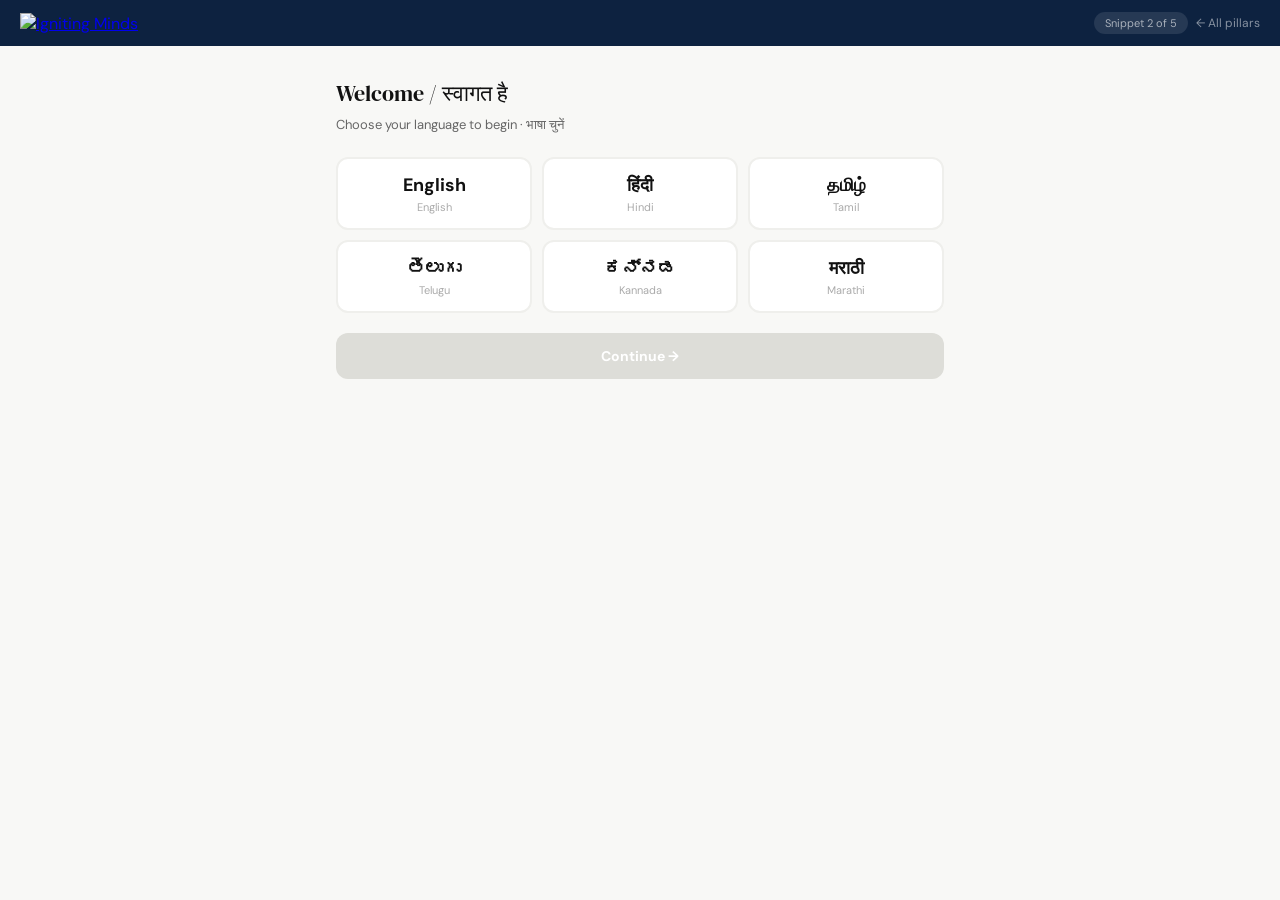
==== learn.html @ 7044b145 "Add files via upload" ====
<!DOCTYPE html>
<html lang="en">
<head>
<meta charset="UTF-8">
<meta name="viewport" content="width=device-width, initial-scale=1.0">
<title>Igniting Minds — Learn</title>
<link href="https://fonts.googleapis.com/css2?family=DM+Sans:wght@400;500;600;700&family=DM+Serif+Display:ital@0;1&display=swap" rel="stylesheet">
<style>
:root{--navy:#0D2240;--teal:#1D9E75;--teal-l:#E1F5EE;--teal-d:#085041;--amber:#EF9F27;--amber-l:#FAEEDA;--amber-d:#633806;--coral:#D85A30;--coral-l:#FAECE7;--coral-d:#712B13;--purple:#534AB7;--purple-l:#EEEDFE;--purple-d:#3C3489;--blue-l:#E6F1FB;--blue-d:#0C447C;--g0:#F8F8F6;--g1:#EFEFEC;--g2:#DDDDD8;--g3:#AAAAAA;--g5:#666;--g9:#111;}
*{box-sizing:border-box;margin:0;padding:0;}
body{font-family:'DM Sans',sans-serif;background:var(--g0);color:var(--g9);min-height:100vh;}
/* Header */
header{background:var(--navy);padding:12px 20px;display:flex;align-items:center;gap:12px;position:sticky;top:0;z-index:200;}
.logo-img{height:38px;width:auto;}
.hdr-right{margin-left:auto;display:flex;align-items:center;gap:8px;}
.snip-badge{background:rgba(255,255,255,0.1);color:rgba(255,255,255,0.6);border-radius:20px;padding:4px 11px;font-size:11px;}
.home-link{color:rgba(255,255,255,0.5);font-size:12px;text-decoration:none;}
.home-link:hover{color:white;}
/* Wrap */
.wrap{max-width:640px;margin:0 auto;padding:24px 16px 80px;}
/* Screens */
.screen{display:none;}
.screen.active{display:block;animation:fadeUp .22s ease;}
@keyframes fadeUp{from{opacity:0;transform:translateY(8px);}to{opacity:1;transform:translateY(0);}}
/* Typography */
.sec-label{font-size:11px;font-weight:600;color:var(--g3);text-transform:uppercase;letter-spacing:.05em;margin:4px 0 10px;}
.page-title{font-family:'DM Serif Display',serif;font-size:22px;font-weight:400;color:var(--g9);margin-bottom:6px;}
.page-sub{font-size:13px;color:var(--g5);line-height:1.65;margin-bottom:22px;}
/* Cards */
.card{background:white;border:1px solid var(--g1);border-radius:14px;padding:16px 18px;margin-bottom:12px;}
/* Language */
.lang-grid{display:grid;grid-template-columns:repeat(3,1fr);gap:10px;margin-bottom:20px;}
.lang-card{background:white;border:2px solid var(--g1);border-radius:12px;padding:14px 10px;cursor:pointer;text-align:center;transition:all .2s;}
.lang-card:hover{border-color:var(--teal);transform:translateY(-2px);}
.lang-card.selected{border-color:var(--teal);background:var(--teal-l);}
.lang-native{font-size:18px;font-weight:700;margin-bottom:3px;}
.lang-english{font-size:11px;color:var(--g3);}
.lang-card.selected .lang-english{color:var(--teal-d);}
/* Grade */
.grade-grid{display:grid;grid-template-columns:1fr 1fr;gap:12px;margin-bottom:24px;}
.grade-card{background:white;border-radius:14px;padding:18px 16px;cursor:pointer;transition:transform .15s,box-shadow .15s;border:2px solid transparent;}
.grade-card:hover{transform:translateY(-2px);box-shadow:0 8px 24px rgba(0,0,0,.07);}
.grade-card.g6{border-color:var(--purple);}  .grade-card.g8{border-color:#2E86AB;}
.grade-card.g10{border-color:var(--amber);}  .grade-card.col{border-color:var(--teal);}
.grade-icon{font-size:26px;margin-bottom:10px;}
.grade-name{font-size:14px;font-weight:700;margin-bottom:3px;}
.grade-sub{font-size:12px;color:var(--g3);line-height:1.4;}
.diff-grid{display:grid;grid-template-columns:1fr 1fr;gap:8px;}
.diff-box{border-radius:10px;padding:10px 12px;}
/* Band */
.band-card{background:white;border:1px solid var(--g1);border-radius:14px;padding:15px 18px;cursor:pointer;margin-bottom:10px;display:flex;justify-content:space-between;align-items:center;transition:transform .15s,box-shadow .15s;}
.band-card:hover{transform:translateY(-1px);box-shadow:0 6px 18px rgba(0,0,0,.06);}
.band-card.developing{border-left:4px solid var(--coral);}
.band-card.emerging{border-left:4px solid var(--amber);}
.band-card.proficient{border-left:4px solid var(--teal);}
/* Pills & Badges */
.pill{display:inline-flex;align-items:center;gap:5px;padding:4px 11px;border-radius:20px;font-size:12px;font-weight:600;}
.pill.g6{background:var(--purple-l);color:var(--purple-d);}
.pill.g8{background:#E6F1FB;color:#0C447C;}
.pill.g10{background:var(--amber-l);color:var(--amber-d);}
.pill.col{background:var(--teal-l);color:var(--teal-d);}
.badge{display:inline-block;padding:3px 10px;border-radius:20px;font-size:11px;font-weight:700;}
.badge.developing{background:var(--coral-l);color:var(--coral-d);}
.badge.emerging{background:var(--amber-l);color:var(--amber-d);}
.badge.proficient{background:var(--teal-l);color:var(--teal-d);}
/* Progress */
.prog-wrap{height:5px;background:var(--g1);border-radius:5px;margin-bottom:16px;}
.prog-fill{height:5px;border-radius:5px;background:var(--teal);transition:width .4s ease;}
/* Tabs */
.tabs{display:flex;gap:6px;margin-bottom:16px;}
.tab-btn{flex:1;padding:9px 4px;border-radius:10px;font-size:12px;font-weight:500;cursor:pointer;transition:all .2s;border:1px solid var(--g1);background:white;color:var(--g3);font-family:'DM Sans',sans-serif;}
.tab-btn.on{border:2px solid var(--teal);background:var(--teal-l);color:var(--teal-d);font-weight:700;}
.tab-content{background:white;border:1px solid var(--g1);border-radius:14px;padding:16px 18px;margin-bottom:14px;}
/* Learn */
.card-h{font-size:14px;font-weight:600;margin-bottom:5px;}
.card-b{font-size:13px;color:var(--g5);line-height:1.7;}
.colorbox{border-radius:10px;padding:11px 14px;margin-bottom:8px;}
.colorbox .ch{font-size:13px;font-weight:600;margin-bottom:3px;}
.colorbox .cb{font-size:13px;line-height:1.55;opacity:.88;}
.ladder-arrow{text-align:center;font-size:16px;color:var(--g2);margin:3px 0;}
.grid2{display:grid;grid-template-columns:1fr 1fr;gap:8px;margin-bottom:8px;}
.tip-box{border-radius:10px;padding:10px 14px;margin-top:6px;}
/* Roleplay */
.scene-box{background:var(--g0);border-radius:10px;padding:10px 14px;margin-bottom:12px;font-size:13px;color:var(--g5);line-height:1.6;}
.scene-box strong{color:var(--g9);}
.dialogue{border-left:3px solid var(--teal);padding-left:12px;margin-bottom:10px;}
.d-who{font-size:11px;font-weight:700;color:var(--teal-d);margin-bottom:2px;text-transform:uppercase;letter-spacing:.03em;}
.d-text{font-size:13px;color:var(--g5);line-height:1.55;}
.challenge-box{background:var(--blue-l);border-radius:10px;padding:10px 14px;margin:10px 0 8px;font-size:13px;color:var(--blue-d);line-height:1.6;}
.debrief-box{background:var(--amber-l);border-radius:10px;padding:9px 13px;font-size:13px;color:var(--amber-d);line-height:1.5;}
.rp-label{font-size:12px;font-weight:600;color:var(--g9);margin:14px 0 6px;}
textarea{width:100%;border:1.5px solid var(--g1);border-radius:10px;padding:10px 13px;font-size:13px;font-family:'DM Sans',sans-serif;color:var(--g9);resize:vertical;background:var(--g0);transition:border-color .2s;line-height:1.6;}
textarea:focus{outline:none;border-color:var(--teal);background:white;}
textarea::placeholder{color:var(--g3);}
/* Reflect */
.reflect-q-wrap{margin-bottom:14px;}
.reflect-q-label{font-size:13px;font-weight:500;color:var(--g9);margin-bottom:6px;line-height:1.5;}
/* Confidence */
.conf-section{background:var(--g0);border-radius:12px;padding:14px 16px;margin:16px 0;}
.conf-label{font-size:13px;font-weight:600;color:var(--g9);margin-bottom:12px;text-align:center;}
.conf-emojis{display:flex;gap:8px;justify-content:center;}
.conf-btn{background:white;border:2px solid var(--g1);border-radius:12px;padding:10px 8px;font-size:22px;cursor:pointer;transition:all .2s;display:flex;flex-direction:column;align-items:center;gap:4px;flex:1;font-family:'DM Sans',sans-serif;}
.conf-btn span{font-size:11px;color:var(--g3);font-weight:500;}
.conf-btn.selected{border-color:var(--teal);background:var(--teal-l);}
.conf-btn.selected span{color:var(--teal-d);}
.conf-btn:hover{transform:scale(1.05);}
/* Journey */
.journey-btn{width:100%;background:var(--navy);color:white;border:none;border-radius:12px;padding:14px 0;font-size:14px;font-weight:700;cursor:pointer;font-family:'DM Sans',sans-serif;transition:opacity .2s;display:flex;align-items:center;justify-content:center;gap:8px;margin-top:4px;}
.journey-btn:hover{opacity:.88;}
.journey-btn:disabled{background:var(--g2);cursor:not-allowed;opacity:1;}
.journey-hint{font-size:11px;color:var(--g3);text-align:center;margin-top:6px;}
/* Nav */
.nav-row{display:flex;gap:8px;margin-top:4px;}
.btn-prev,.btn-next{flex:1;padding:10px 0;border-radius:10px;font-size:13px;font-weight:600;cursor:pointer;font-family:'DM Sans',sans-serif;transition:all .2s;}
.btn-prev{background:white;border:1px solid var(--g1);color:var(--g5);}
.btn-prev:disabled{opacity:.35;cursor:not-allowed;}
.btn-next{background:var(--teal);color:white;border:none;}
.btn-next:disabled{background:var(--g2);cursor:not-allowed;}
.btn-back{background:white;border:1px solid var(--g1);border-radius:8px;padding:6px 14px;font-size:12px;cursor:pointer;color:var(--g5);font-family:'DM Sans',sans-serif;}
.btn-back:hover{background:var(--g0);}
/* Loading */
.loading-overlay{position:fixed;inset:0;background:rgba(13,34,64,.93);display:flex;flex-direction:column;align-items:center;justify-content:center;z-index:1000;gap:16px;}
.loading-overlay.hidden{display:none;}
.spinner{width:40px;height:40px;border:3px solid rgba(255,255,255,.2);border-top-color:var(--teal);border-radius:50%;animation:spin .8s linear infinite;}
@keyframes spin{to{transform:rotate(360deg);}}
.loading-text{color:white;font-size:15px;font-weight:500;}
.loading-sub{color:rgba(255,255,255,.5);font-size:13px;}
/* Chat */
.chat-wrap{display:none;flex-direction:column;height:calc(100vh - 62px);}
.chat-wrap.active{display:flex;}
.chat-hdr{padding:14px 16px;border-bottom:1px solid var(--g1);background:white;display:flex;align-items:center;gap:10px;flex-shrink:0;}
.chat-hdr-info .ct{font-size:14px;font-weight:600;}
.chat-hdr-info .cs{font-size:11px;color:var(--g3);}
.chat-msgs{flex:1;overflow-y:auto;padding:16px;display:flex;flex-direction:column;gap:12px;background:var(--g0);}
.msg{max-width:85%;padding:10px 14px;border-radius:14px;font-size:13px;line-height:1.65;}
.msg.assistant{background:white;border:1px solid var(--g1);border-radius:4px 14px 14px 14px;color:var(--g9);align-self:flex-start;}
.msg.user{background:var(--navy);color:white;border-radius:14px 4px 14px 14px;align-self:flex-end;}
.msg.typing{color:var(--g3);font-style:italic;align-self:flex-start;}
.chat-inp-wrap{padding:12px 16px;background:white;border-top:1px solid var(--g1);display:flex;gap:8px;flex-shrink:0;}
.chat-inp{flex:1;border:1.5px solid var(--g1);border-radius:10px;padding:10px 13px;font-size:13px;font-family:'DM Sans',sans-serif;color:var(--g9);background:var(--g0);resize:none;min-height:42px;max-height:120px;transition:border-color .2s;}
.chat-inp:focus{outline:none;border-color:var(--teal);background:white;}
.chat-send{background:var(--teal);color:white;border:none;border-radius:10px;padding:10px 16px;font-size:13px;font-weight:600;cursor:pointer;font-family:'DM Sans',sans-serif;flex-shrink:0;}
.chat-send:disabled{background:var(--g2);cursor:not-allowed;}
/* Safety toast */
.safety-toast{position:fixed;bottom:80px;left:50%;transform:translateX(-50%);background:var(--navy);color:white;padding:10px 18px;border-radius:10px;font-size:13px;z-index:500;opacity:0;transition:opacity .3s;pointer-events:none;max-width:90%;text-align:center;}
.safety-toast.show{opacity:1;}
</style>
</head>
<body>

<div class="loading-overlay hidden" id="loadingOverlay">
  <div class="spinner"></div>
  <div class="loading-text" id="loadingText">Getting ready...</div>
  <div class="loading-sub" id="loadingSub">Just a moment</div>
</div>

<div class="safety-toast" id="safetyToast"></div>

<header>
  <a href="index.html"><img src="assets/logo.jpeg" alt="Igniting Minds" class="logo-img"></a>
  <div class="hdr-right">
    <span class="snip-badge" id="snippetBadge">Snippet 2 of 5</span>
    <a href="index.html" class="home-link">← All pillars</a>
  </div>
</header>

<!-- MAIN APP -->
<div id="mainApp">
<div class="wrap">

  <!-- LANGUAGE SCREEN -->
  <div class="screen active" id="screen-lang">
    <p class="page-title" style="margin-top:8px;">Welcome / स्वागत है</p>
    <p class="page-sub">Choose your language to begin · भाषा चुनें</p>
    <div class="lang-grid" id="langGrid"></div>
    <button class="journey-btn" id="langBtn" disabled onclick="goToGrade()" style="margin-top:4px;">Continue →</button>
  </div>

  <!-- GRADE SCREEN -->
  <div class="screen" id="screen-grade">
    <div style="display:flex;align-items:center;gap:8px;margin-bottom:16px;">
      <button class="btn-back" onclick="showScreen('screen-lang')">← Back</button>
      <span id="langPill" style="display:inline-flex;align-items:center;gap:5px;padding:4px 11px;border-radius:20px;font-size:12px;font-weight:600;background:var(--blue-l);color:var(--blue-d);"></span>
    </div>
    <p class="page-title" id="gradeTitleText">Select your grade group</p>
    <p class="page-sub" id="gradeSubText">This shapes the content, stories and language used throughout.</p>
    <div class="grade-grid" id="gradeGrid"></div>
    <p class="sec-label" id="diffLabel">How content differs</p>
    <div class="diff-grid">
      <div class="diff-box" style="background:var(--purple-l);">
        <p style="font-size:12px;font-weight:700;color:var(--purple-d);margin-bottom:4px;">🏫 Grade 6–7</p>
        <p style="font-size:12px;color:var(--purple);line-height:1.5;" id="diff6Body">Concrete goals · School stories · Short timeframes · Simple language</p>
      </div>
      <div class="diff-box" style="background:var(--teal-l);">
        <p style="font-size:12px;font-weight:700;color:var(--teal-d);margin-bottom:4px;">🎓 College</p>
        <p style="font-size:12px;color:var(--teal);line-height:1.5;" id="diffColBody">Identity & career · Complex trade-offs · Long-term stakes</p>
      </div>
    </div>
  </div>

  <!-- BAND SCREEN -->
  <div class="screen" id="screen-band">
    <div style="display:flex;align-items:center;gap:8px;margin-bottom:16px;">
      <button class="btn-back" onclick="showScreen('screen-grade')">← Back</button>
      <span id="gradePillBand" class="pill g6"></span>
    </div>
    <p class="page-title" id="bandTitleText">What is your SEL score band?</p>
    <p class="page-sub" id="bandSubText">Pick the band that matches your assessment result.</p>
    <div id="bandCards"></div>
  </div>

  <!-- LESSON SCREEN -->
  <div class="screen" id="screen-lesson">
    <div style="display:flex;align-items:center;gap:8px;margin-bottom:10px;flex-wrap:wrap;">
      <button class="btn-back" onclick="showScreen('screen-band')">← Back</button>
      <span id="gradePillLesson" class="pill g6"></span>
      <span id="bandBadgeLesson" class="badge developing"></span>
    </div>
    <p class="page-title" id="lessonTitle"></p>
    <p style="font-size:12px;color:var(--g3);margin-bottom:14px;" id="lessonSub"></p>
    <div class="prog-wrap"><div class="prog-fill" id="progFill" style="width:33%;"></div></div>
    <div class="tabs" id="tabsRow"></div>
    <div class="tab-content" id="tabContent"></div>
    <div class="nav-row">
      <button class="btn-prev" id="btnPrev" onclick="prevTab()">← Previous</button>
      <button class="btn-next" id="btnNext" onclick="nextTab()">Next →</button>
    </div>
  </div>

</div>
</div>

<!-- CHAT SCREEN -->
<div class="chat-wrap" id="screen-chat">
  <div class="chat-hdr">
    <button class="btn-back" onclick="exitChat()">← Back</button>
    <div class="chat-hdr-info">
      <div class="ct" id="chatTitle">Your Learning Coach</div>
      <div class="cs" id="chatSub">Igniting Minds · Powered by AI</div>
    </div>
  </div>
  <div class="chat-msgs" id="chatMsgs"></div>
  <div class="chat-inp-wrap">
    <textarea class="chat-inp" id="chatInp" placeholder="Type your message..." rows="1" onkeydown="handleKey(event)"></textarea>
    <button class="chat-send" id="chatSendBtn" onclick="sendMsg()">Send</button>
  </div>
</div>

<script src="config.js"></script>
<script src="engine.js"></script>
<script src="content/time-management/snippet-2.js"></script>
<script>
// ── App state ──────────────────────────────────────────────────────────────
var currentSnippetData = null;
var gradeColors = { g6:'#534AB7', g8:'#2E86AB', g10:'#EF9F27', col:'#1D9E75' };

// ── Init ───────────────────────────────────────────────────────────────────
(function init() {
  var grid = document.getElementById('langGrid');
  IM_CONFIG.LANGUAGES.forEach(function(l) {
    var d = document.createElement('div');
    d.className = 'lang-card';
    d.setAttribute('data-lang', l.key);
    d.innerHTML = '<div class="lang-native">'+l.native+'</div><div class="lang-english">'+l.english+'</div>';
    d.onclick = function() { selectLang(l.key); };
    grid.appendChild(d);
  });
  var gg = document.getElementById('gradeGrid');
  IM_CONFIG.GRADES.forEach(function(g) {
    var d = document.createElement('div');
    d.className = 'grade-card '+g.key;
    d.innerHTML = '<div class="grade-icon">'+g.icon+'</div><div class="grade-name" style="color:'+gradeColors[g.key]+';">'+g.label+'</div><div class="grade-sub">'+g.sub+'</div>';
    d.onclick = function() { pickGrade(g.key); };
    gg.appendChild(d);
  });
})();

function selectLang(key) {
  IMEngine.setLang(key);
  document.querySelectorAll('.lang-card').forEach(function(c) { c.classList.toggle('selected', c.getAttribute('data-lang')===key); });
  document.getElementById('langBtn').disabled = false;
}

async function goToGrade() {
  showLoading('Preparing your experience...','Just a moment');
  try {
    await IMEngine.prepareUI();
    applyUILabels();
    hideLoading();
    showScreen('screen-grade');
  } catch(e) {
    hideLoading();
    showScreen('screen-grade');
  }
}

function applyUILabels() {
  var L = IMEngine.getState().uiLabelCache[IMEngine.getState().lang] || {};
  var map = {
    gradeTitleText:'gradeTitleText', gradeSubText:'gradeSubText',
    bandTitleText:'bandTitleText', bandSubText:'bandSubText',
    diff6Body:'diff6Body', diffColBody:'diffColBody', diffLabel:'diffLabel'
  };
  Object.keys(map).forEach(function(k) { if (L[k] && document.getElementById(k)) document.getElementById(k).textContent = L[k]; });
  var s = IMEngine.getState();
  var langInfo = IM_CONFIG.LANGUAGES.find(function(l){ return l.key===s.lang; });
  document.getElementById('langPill').textContent = langInfo ? langInfo.native : s.lang.toUpperCase();
}

function pickGrade(g) {
  IMEngine.setGrade(g);
  var info = IM_CONFIG.GRADES.find(function(x){ return x.key===g; });
  var L = IMEngine.getState().uiLabelCache[IMEngine.getState().lang] || {};
  document.getElementById('gradePillBand').className = 'pill '+g;
  document.getElementById('gradePillBand').textContent = info.icon+' '+info.label;
  renderBandCards();
  showScreen('screen-band');
}

function renderBandCards() {
  var s = IMEngine.getState();
  var L = s.uiLabelCache[s.lang] || {};
  var html = '';
  IM_CONFIG.BANDS.forEach(function(b) {
    var label = L['band'+cap(b.key)] || b.label;
    var desc  = L['band'+cap(b.key)+'Desc'] || defaultBandDesc(b.key);
    html += '<div class="band-card '+b.key+'" onclick="pickBand(\''+b.key+'\')">'
      +'<div><span class="badge '+b.key+'" style="margin-bottom:6px;display:inline-block;">'+label+'</span>'
      +'<p style="font-size:13px;color:var(--g5);">'+desc+'</p></div>'
      +'<span style="font-size:20px;color:var(--g2);">›</span></div>';
  });
  document.getElementById('bandCards').innerHTML = html;
}

function defaultBandDesc(k) {
  return { developing:"I'm just starting to understand goal types.", emerging:"I set goals but mix up short and long-term thinking.", proficient:"I set goals regularly and want to think more strategically." }[k]||'';
}

async function pickBand(b) {
  IMEngine.setBand(b);
  IMEngine.setPillar('time-management');
  IMEngine.setSnippet(2);
  IMEngine.resetLesson();
  var s = IMEngine.getState();
  var L = s.uiLabelCache[s.lang] || {};
  var langInfo = IM_CONFIG.LANGUAGES.find(function(l){return l.key===s.lang;});
  showLoading(
    s.lang==='en' ? 'Loading your lesson...' : 'Preparing lesson in '+langInfo.native+'...',
    s.lang==='en' ? 'Just a moment' : 'Translating content for you'
  );
  try {
    var rawData = SNIPPET_2.content[s.grade][b];
    currentSnippetData = await IMEngine.prepareLesson(rawData);
    hideLoading();
    renderLesson();
    showScreen('screen-lesson');
  } catch(e) {
    hideLoading();
    currentSnippetData = SNIPPET_2.content[s.grade][b];
    IMEngine.getState().translatedContent = currentSnippetData;
    renderLesson();
    showScreen('screen-lesson');
  }
}

function renderLesson() {
  var s = IMEngine.getState();
  var L = s.uiLabelCache[s.lang] || {};
  var d = currentSnippetData;
  var info = IM_CONFIG.GRADES.find(function(g){ return g.key===s.grade; });
  var binfo = IM_CONFIG.BANDS.find(function(b){ return b.key===s.band; });
  document.getElementById('gradePillLesson').className = 'pill '+s.grade;
  document.getElementById('gradePillLesson').textContent = info.icon+' '+info.label;
  document.getElementById('bandBadgeLesson').className = 'badge '+s.band;
  document.getElementById('bandBadgeLesson').textContent = L['band'+cap(s.band)] || binfo.label;
  document.getElementById('lessonTitle').textContent = d.title;
  document.getElementById('lessonSub').textContent   = d.subtitle;
  document.getElementById('snippetBadge').textContent = 'Snippet '+SNIPPET_2.index+' of '+SNIPPET_2.totalSnippets;
  renderTabs();
  renderTabContent();
}

function renderTabs() {
  var s = IMEngine.getState();
  var L = s.uiLabelCache[s.lang] || {};
  var tabs = [
    { key:'learn',    icon:'📖', label:L.tabLearn||'Learn',      time:L.time5||'5 min' },
    { key:'roleplay', icon:'🎭', label:L.tabRoleplay||'Role play', time:L.time7||'7 min' },
    { key:'reflect',  icon:'🧠', label:L.tabReflect||'Reflect',   time:L.time3||'3 min' }
  ];
  document.getElementById('tabsRow').innerHTML = tabs.map(function(t) {
    return '<button class="tab-btn'+(s.tab===t.key?' on':'')+'" onclick="setTab(\''+t.key+'\')">'+t.icon+' '+t.label+' <span style="font-size:10px;opacity:.6;">'+t.time+'</span></button>';
  }).join('');
}

function renderTabContent() {
  var s = IMEngine.getState();
  var d = currentSnippetData;
  var L = s.uiLabelCache[s.lang] || {};
  var pct = {learn:33,roleplay:66,reflect:100}[s.tab];
  document.getElementById('progFill').style.width = pct+'%';
  document.querySelectorAll('.tab-btn').forEach(function(b,i){ b.classList.toggle('on',['learn','roleplay','reflect'][i]===s.tab); });
  var html = '';

  if (s.tab === 'learn') {
    var lrn = d.learn;
    html += '<div class="card"><p class="card-h">'+lrn.card.heading+'</p><p class="card-b">'+lrn.card.body+'</p></div>';
    if (lrn.label) html += '<p class="sec-label" style="margin-top:4px;">'+lrn.label+'</p>';
    if (lrn.boxes) lrn.boxes.forEach(function(b) {
      html += '<div class="colorbox" style="background:'+b.bg+';"><p class="ch" style="color:'+b.color+';">'+b.icon+' '+b.heading+'</p><p class="cb" style="color:'+b.color+';">'+b.body+'</p></div>';
    });
    if (lrn.ladder) lrn.ladder.forEach(function(item,i) {
      html += '<div class="colorbox" style="background:'+item.bg+';"><p class="ch" style="color:'+item.color+';">'+item.icon+' '+item.heading+'</p><p class="cb" style="color:'+item.color+';">'+item.body+'</p></div>';
      if (i<lrn.ladder.length-1) html += '<div class="ladder-arrow">↑</div>';
    });
    if (lrn.grid) {
      html += '<div class="grid2">';
      lrn.grid.forEach(function(g) { html += '<div class="colorbox" style="background:'+g.bg+';margin-bottom:0;"><p class="ch" style="color:'+g.color+';">'+g.icon+' '+g.heading+'</p><p class="cb" style="color:'+g.color+';">'+g.body+'</p></div>'; });
      html += '</div>';
    }
    if (lrn.tip) html += '<div class="tip-box" style="background:'+lrn.tip.bg+';"><p style="font-size:13px;color:'+lrn.tip.color+';line-height:1.5;">💡 '+lrn.tip.text+'</p></div>';

  } else if (s.tab === 'roleplay') {
    var rp = d.roleplay;
    html += '<div class="scene-box"><strong>'+(L.sceneLabel||'Scene:')+' </strong>'+rp.scene+'</div>';
    rp.lines.forEach(function(l) { html += '<div class="dialogue"><p class="d-who">'+l.who+'</p><p class="d-text">'+l.text+'</p></div>'; });
    html += '<div class="challenge-box"><strong>'+(L.yourTurn||'Your turn:')+' </strong>'+rp.challenge+'</div>';
    html += '<div class="debrief-box"><strong>'+(L.debrief||'Debrief:')+' </strong>'+rp.debrief+'</div>';
    html += '<p class="rp-label">'+(L.rpInputLabel||'Your response')+'</p>';
    html += '<textarea id="rpTextarea" placeholder="'+(rp.inputPlaceholder||'Write your response here...')+'" style="min-height:100px;" oninput="IMEngine.setRpAnswer(this.value)">'+s.rpAnswer+'</textarea>';

  } else if (s.tab === 'reflect') {
    d.reflect.forEach(function(q,i) {
      html += '<div class="reflect-q-wrap"><p class="reflect-q-label">'+(i+1)+'. '+q+'</p>';
      html += '<textarea placeholder="'+(L.reflectPlaceholder||'Share your thoughts...')+'" style="min-height:72px;" oninput="IMEngine.setReflect('+i+',this.value)">'+s.reflectAnswers[i]+'</textarea></div>';
    });
    var confLabels = [
      { e:'😕', l:L.confNotSure||'Not sure'      },
      { e:'😐', l:L.confABit||'A bit clearer'    },
      { e:'🙂', l:L.confGetting||'Getting it'    },
      { e:'😀', l:L.confGotIt||'Got it!'         }
    ];
    html += '<div class="conf-section"><p class="conf-label">'+(d.confidenceLabel||L.confQuestion||'How confident do you feel?')+'</p><div class="conf-emojis">';
    confLabels.forEach(function(c,i) {
      html += '<button class="conf-btn'+(s.confidence===i?' selected':'')+'" onclick="setConf('+i+')">'+c.e+'<span>'+c.l+'</span></button>';
    });
    html += '</div></div>';
    html += '<button class="journey-btn" onclick="startJourney()">'+(L.journeyBtn||'Continue my learning journey ↗')+'</button>';
    html += '<p class="journey-hint">'+(L.journeyHint||'Your answers will be shared with your AI coach to give you personalised guidance')+'</p>';
  }

  document.getElementById('tabContent').innerHTML = html;
  document.getElementById('btnPrev').disabled = s.tab==='learn';
  document.getElementById('btnNext').disabled = s.tab==='reflect';
  document.getElementById('btnPrev').textContent = L.btnPrev||'← Previous';
  document.getElementById('btnNext').textContent = L.btnNext||'Next →';
}

function setConf(i) { IMEngine.setConfidence(i); renderTabContent(); }
function setTab(t)  { IMEngine.setTab(t); renderTabContent(); }
function prevTab()  { var ts=['learn','roleplay','reflect']; var i=ts.indexOf(IMEngine.getState().tab); if(i>0){IMEngine.setTab(ts[i-1]);renderTabContent();} }
function nextTab()  { var ts=['learn','roleplay','reflect']; var i=ts.indexOf(IMEngine.getState().tab); if(i<2){IMEngine.setTab(ts[i+1]);renderTabContent();} }

async function startJourney() {
  var s = IMEngine.getState();
  var L = s.uiLabelCache[s.lang] || {};
  document.getElementById('chatTitle').textContent = L.chatTitle||'Your Learning Coach';
  document.getElementById('chatSub').textContent  = L.chatSub||'Igniting Minds · Powered by AI';
  document.getElementById('chatInp').placeholder  = L.chatPlaceholder||'Type your message...';
  document.getElementById('chatSendBtn').textContent = L.chatSend||'Send';
  document.getElementById('chatMsgs').innerHTML = '';
  document.getElementById('mainApp').style.display = 'none';
  document.getElementById('screen-chat').classList.add('active');
  showTyping();
  try {
    var reply = await IMEngine.startCoachChat(currentSnippetData);
    removeTyping();
    appendMsg('assistant', reply);
  } catch(e) {
    removeTyping();
    appendMsg('assistant', L.errorChat||'Something went wrong. Please try again.');
  }
}

function exitChat() {
  document.getElementById('screen-chat').classList.remove('active');
  document.getElementById('mainApp').style.display = 'block';
}

async function sendMsg() {
  var inp = document.getElementById('chatInp');
  var text = inp.value.trim();
  if (!text) return;
  inp.value = '';
  appendMsg('user', text);
  document.getElementById('chatSendBtn').disabled = true;
  showTyping();
  try {
    var reply = await IMEngine.sendMessage(text, currentSnippetData);
    removeTyping();
    appendMsg('assistant', reply);
  } catch(e) {
    removeTyping();
    var L = IMEngine.getState().uiLabelCache[IMEngine.getState().lang] || {};
    appendMsg('assistant', L.errorChat||'Something went wrong. Please try again.');
  }
  document.getElementById('chatSendBtn').disabled = false;
}

function handleKey(e) { if (e.key==='Enter'&&!e.shiftKey){e.preventDefault();sendMsg();} }

function appendMsg(role, text) {
  var div = document.createElement('div');
  div.className = 'msg '+role;
  div.textContent = text;
  var msgs = document.getElementById('chatMsgs');
  msgs.appendChild(div);
  msgs.scrollTop = 999999;
}
function showTyping() {
  var div = document.createElement('div');
  div.className = 'msg typing'; div.id = 'typingDot';
  div.textContent = '...';
  var msgs = document.getElementById('chatMsgs');
  msgs.appendChild(div); msgs.scrollTop = 999999;
}
function removeTyping() { var t=document.getElementById('typingDot'); if(t) t.remove(); }

function showLoading(t,s) { document.getElementById('loadingText').textContent=t; document.getElementById('loadingSub').textContent=s; document.getElementById('loadingOverlay').classList.remove('hidden'); }
function hideLoading()    { document.getElementById('loadingOverlay').classList.add('hidden'); }
function showScreen(id)   { document.querySelectorAll('#mainApp .screen').forEach(function(s){s.classList.remove('active');}); document.getElementById(id).classList.add('active'); }
function cap(s)           { return s.charAt(0).toUpperCase()+s.slice(1); }
</script>
</body>
</html>
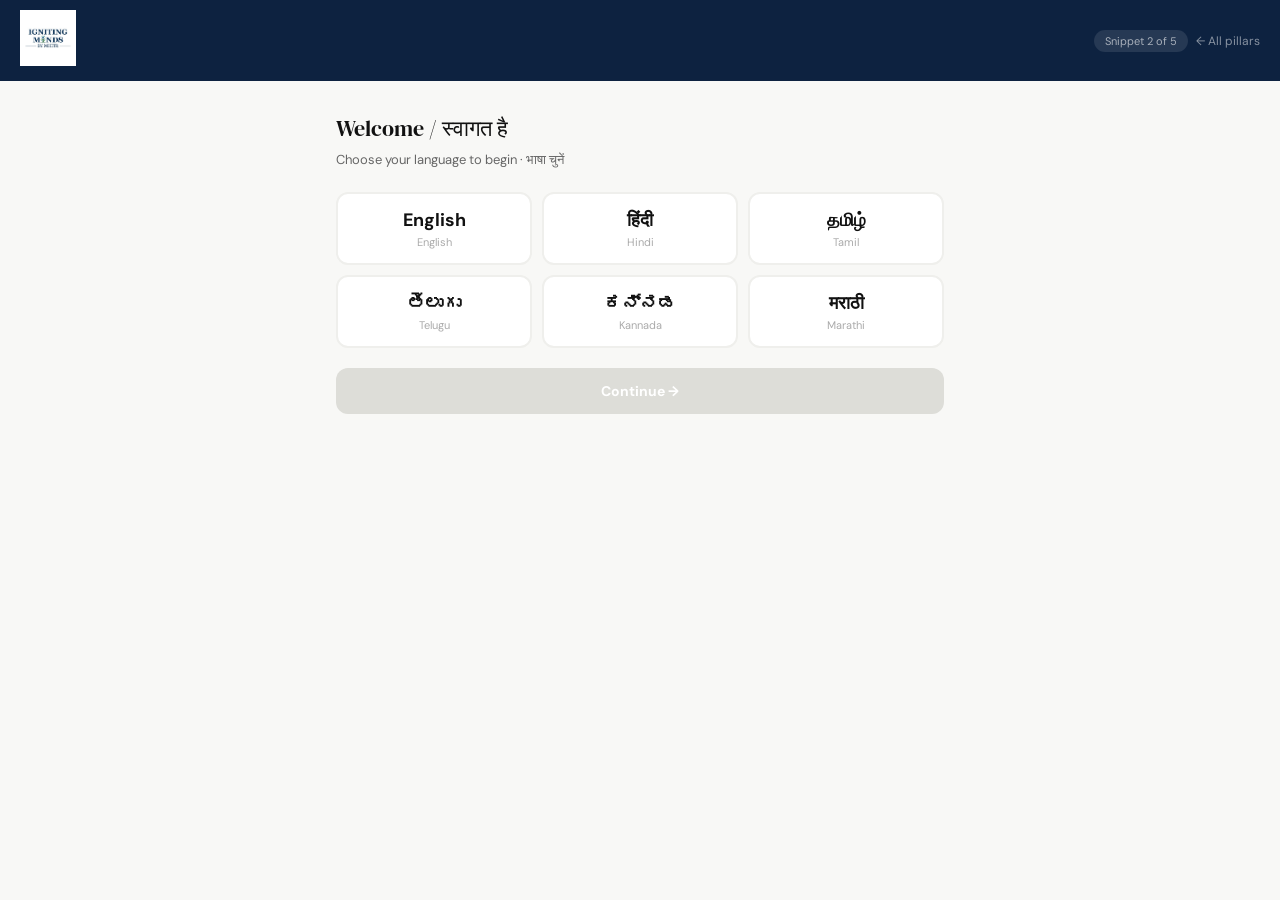
==== commit c4d1fe96: "Add files via upload" ====
--- a/learn.html
+++ b/learn.html
@@ -10,8 +10,8 @@
 *{box-sizing:border-box;margin:0;padding:0;}
 body{font-family:'DM Sans',sans-serif;background:var(--g0);color:var(--g9);min-height:100vh;}
 /* Header */
-header{background:var(--navy);padding:12px 20px;display:flex;align-items:center;gap:12px;position:sticky;top:0;z-index:200;}
-.logo-img{height:38px;width:auto;}
+header{background:var(--navy);padding:10px 20px;display:flex;align-items:center;gap:14px;position:sticky;top:0;z-index:200;min-height:72px;}
+.logo-img{height:56px;width:auto;object-fit:contain;}
 .hdr-right{margin-left:auto;display:flex;align-items:center;gap:8px;}
 .snip-badge{background:rgba(255,255,255,0.1);color:rgba(255,255,255,0.6);border-radius:20px;padding:4px 11px;font-size:11px;}
 .home-link{color:rgba(255,255,255,0.5);font-size:12px;text-decoration:none;}
